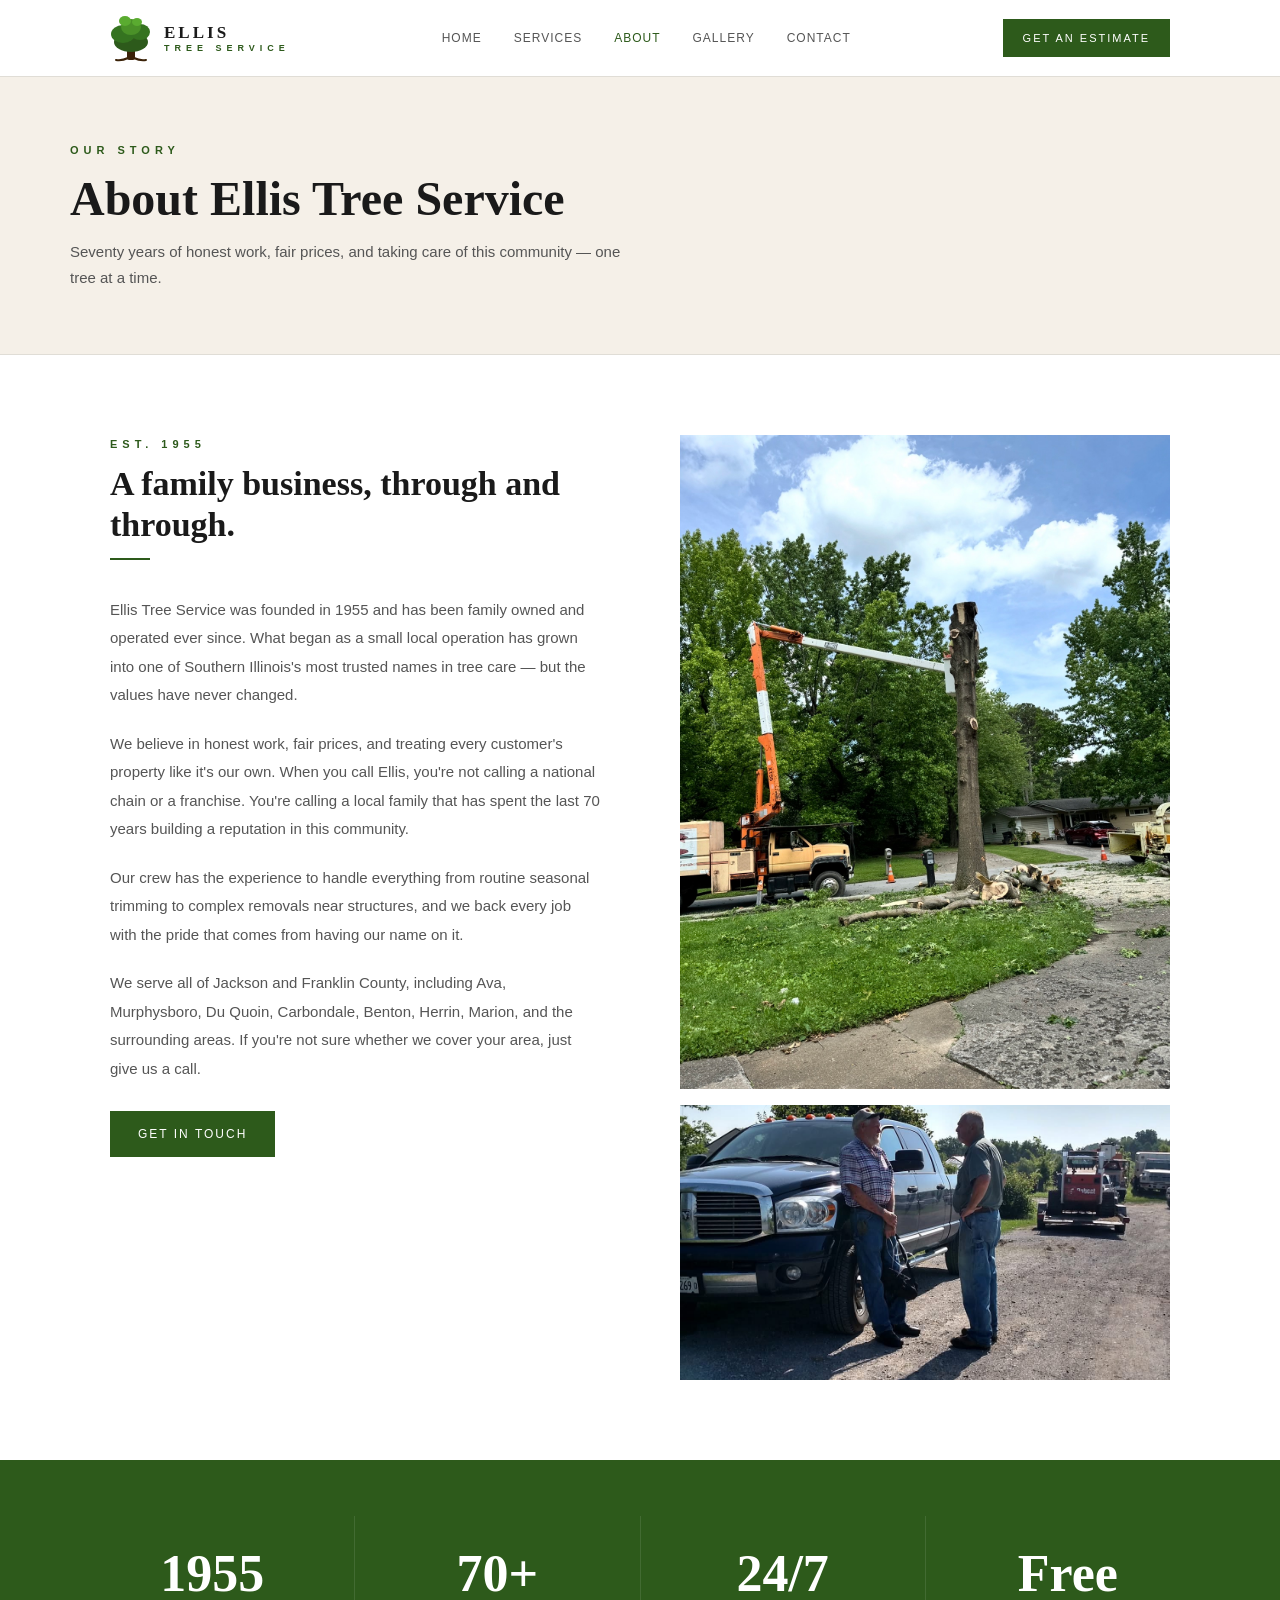
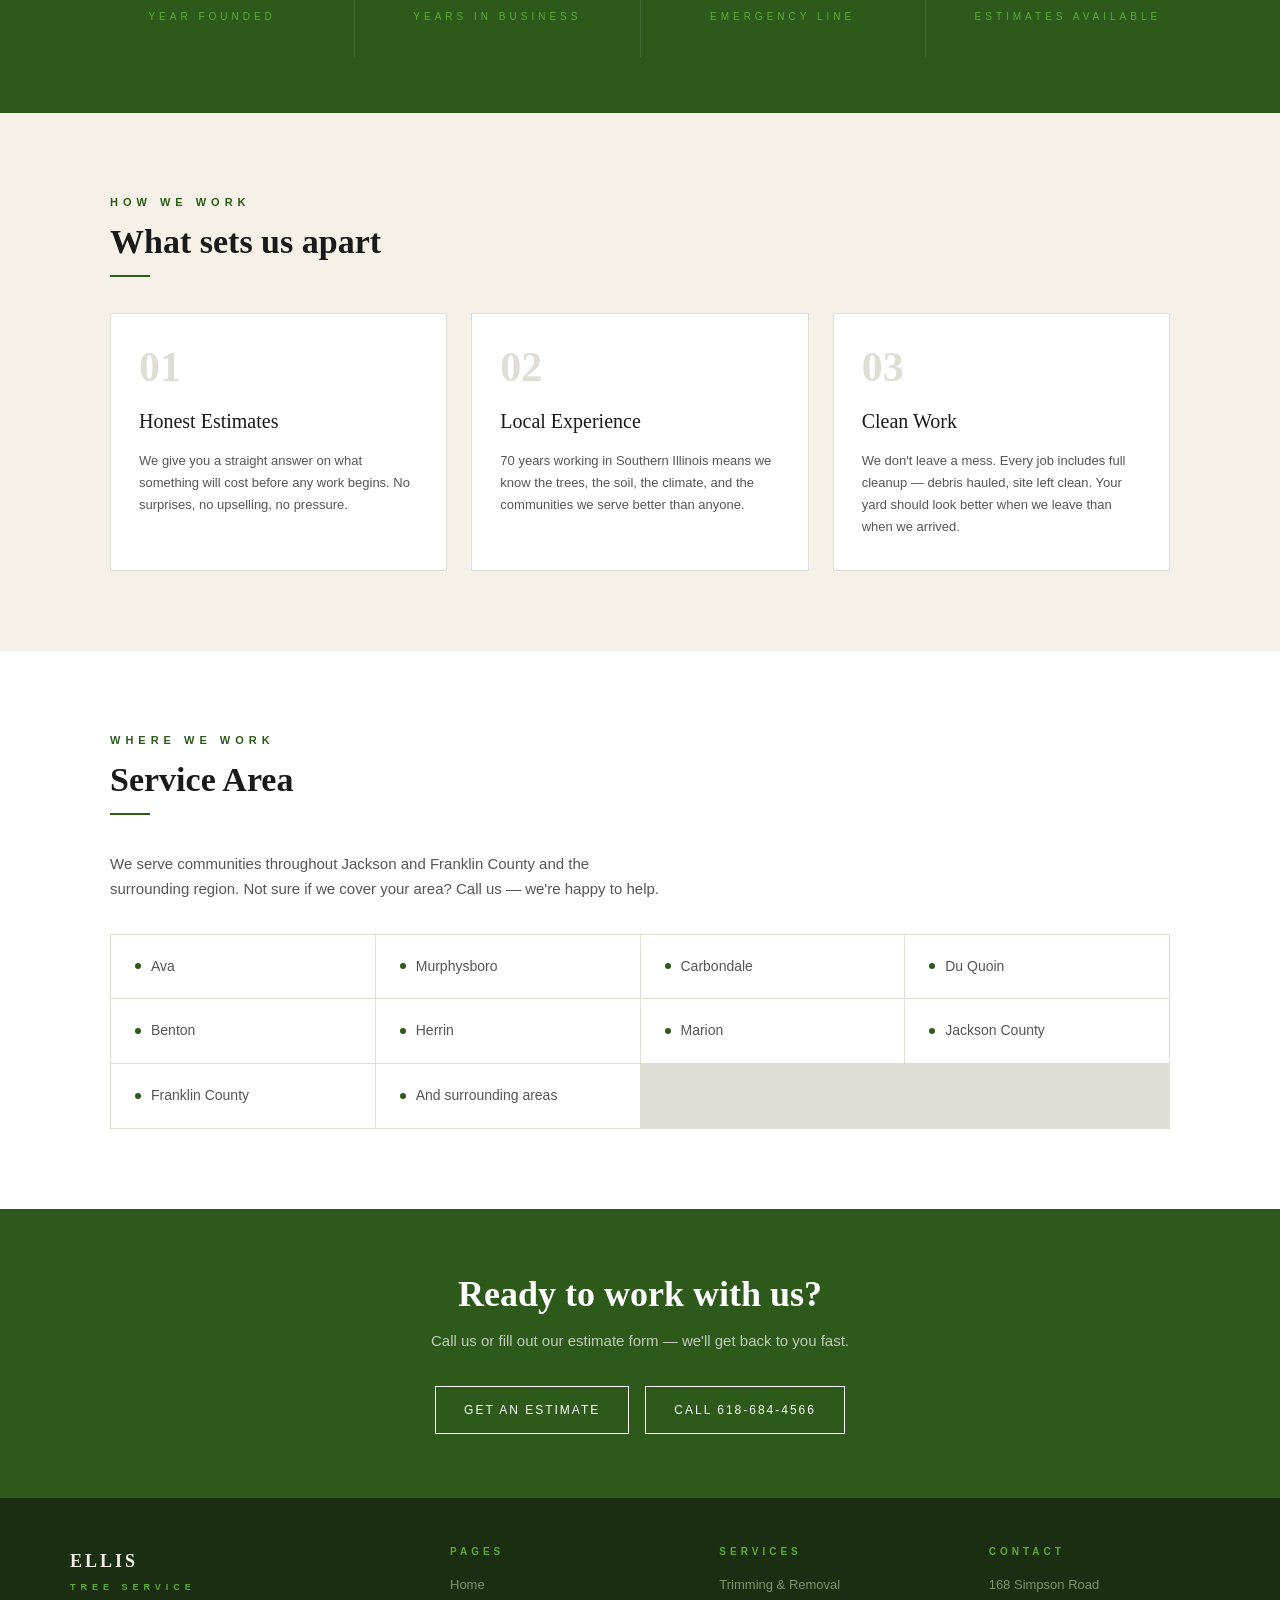
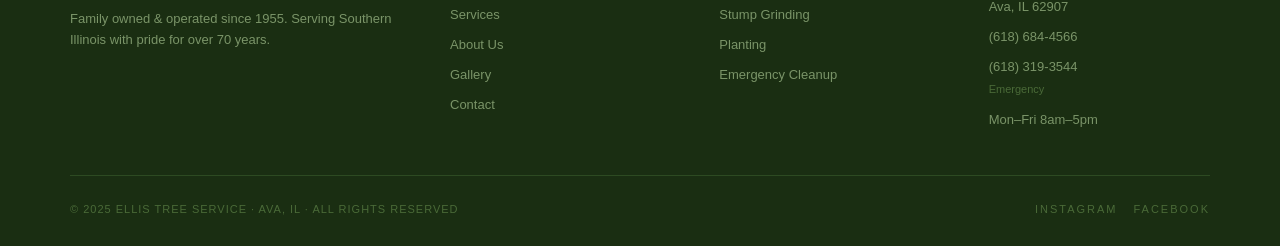
==== about.html @ cb730493 "Add files via upload" ====
<!DOCTYPE html>
<html lang="en">
<head>
  <meta charset="UTF-8"/>
  <link rel="icon" type="image/x-icon" href="favicon.ico">
  <link rel="apple-touch-icon" href="favicon.ico">
  <meta name="viewport" content="width=device-width, initial-scale=1.0"/>
  <meta name="description" content="Discover Ellis Tree Service — 70 years of family-owned tree care in Southern Illinois. Serving Ava, Murphysboro, Carbondale and beyond since 1955."/>
  <title>About Us | Ellis Tree Service</title>
  <link rel="stylesheet" href="css/style.css"/>
  <style>
    .about-story {
      padding: 80px 0;
    }
    .about-story-inner {
      max-width: 1140px;
      margin: 0 auto;
      padding: 0 40px;
      display: grid;
      grid-template-columns: 1fr 1fr;
      gap: 80px;
      align-items: start;
    }
    .about-story p { font-size: 15px; color: var(--gray); line-height: 1.9; margin-bottom: 20px; }
    .about-photo-main { width: 100%; aspect-ratio: 3/4; }
    .about-photo-secondary { width: 100%; aspect-ratio: 16/9; margin-top: 16px; }

    .stats-bar {
      background: var(--green-dark);
      padding: 56px 40px;
    }
    .stats-bar-inner {
      max-width: 1140px;
      margin: 0 auto;
      display: grid;
      grid-template-columns: repeat(4, 1fr);
      gap: 1px;
      background: rgba(255,255,255,0.1);
    }
    .stat-block {
      background: var(--green-dark);
      padding: 32px 24px;
      text-align: center;
    }
    .stat-block-num {
      font-family: Georgia, serif;
      font-size: 52px;
      font-weight: 700;
      color: #fff;
      line-height: 1;
    }
    .stat-block-label {
      font-size: 10px;
      color: var(--green-light);
      letter-spacing: 4px;
      text-transform: uppercase;
      margin-top: 8px;
    }

    .values { padding: 80px 0; background: var(--cream); }
    .values-inner { max-width: 1140px; margin: 0 auto; padding: 0 40px; }
    .values-grid {
      display: grid;
      grid-template-columns: repeat(3, 1fr);
      gap: 24px;
    }
    .value-card {
      background: #fff;
      border: 1px solid var(--border);
      padding: 32px 28px;
    }
    .value-num {
      font-family: Georgia, serif;
      font-size: 42px;
      font-weight: 700;
      color: var(--border);
      line-height: 1;
      margin-bottom: 16px;
    }
    .value-title { font-family: Georgia, serif; font-size: 20px; margin-bottom: 12px; }
    .value-desc { font-size: 13px; color: var(--gray); line-height: 1.7; }

    .service-area { padding: 80px 0; }
    .service-area-inner { max-width: 1140px; margin: 0 auto; padding: 0 40px; }
    .area-grid {
      display: grid;
      grid-template-columns: repeat(4, 1fr);
      gap: 1px;
      background: var(--border);
      border: 1px solid var(--border);
    }
    .area-cell {
      background: #fff;
      padding: 20px 24px;
      font-size: 14px;
      color: var(--gray);
      display: flex;
      align-items: center;
      gap: 10px;
    }
    .area-dot { width: 6px; height: 6px; background: var(--green-dark); border-radius: 50%; flex-shrink: 0; }

    @media (max-width: 900px) {
      .about-story-inner { grid-template-columns: 1fr; gap: 40px; }
      .stats-bar-inner { grid-template-columns: 1fr 1fr; }
      .values-grid { grid-template-columns: 1fr; }
      .area-grid { grid-template-columns: 1fr 1fr; }
    }
  </style>
</head>
<body>

<nav class="nav">
  <div class="nav-inner">
    <a href="index.html" class="nav-logo">
      <svg viewBox="0 0 42 48" xmlns="http://www.w3.org/2000/svg">
        <path d="M18 44 Q12 47 6 46 M24 44 Q30 47 36 46" stroke="#3b2208" stroke-width="2" fill="none" stroke-linecap="round"/>
        <rect x="17" y="32" width="8" height="14" rx="2" fill="#3b2208"/>
        <ellipse cx="21" cy="28" rx="17" ry="10" fill="#2d5a1b"/>
        <ellipse cx="13" cy="20" rx="12" ry="9" fill="#357320"/>
        <ellipse cx="30" cy="18" rx="10" ry="8" fill="#357320"/>
        <ellipse cx="21" cy="13" rx="10" ry="8" fill="#4a9128"/>
        <ellipse cx="15" cy="7" rx="6" ry="5" fill="#5aab30"/>
        <ellipse cx="27" cy="8" rx="5" ry="4" fill="#5aab30"/>
      </svg>
      <div class="nav-brand">ELLIS<span>TREE SERVICE</span></div>
    </a>
    <div class="nav-links">
      <a href="index.html">Home</a>
      <a href="services.html">Services</a>
      <a href="about.html" class="active">About</a>
      <a href="gallery.html">Gallery</a>
      <a href="contact.html">Contact</a>
    </div>
    <a href="contact.html" class="nav-cta">Get an Estimate</a>
    <div class="nav-hamburger"><span></span><span></span><span></span></div>
  </div>
</nav>

<div class="page-hero">
  <div class="page-hero-inner">
    <div class="section-label">Our Story</div>
    <h1>About Ellis Tree Service</h1>
    <p>Seventy years of honest work, fair prices, and taking care of this community — one tree at a time.</p>
  </div>
</div>

<!-- STORY -->
<section class="about-story">
  <div class="about-story-inner">
    <div>
      <div class="section-label">Est. 1955</div>
      <h2 class="section-h2">A family business, through and through.</h2>
      <div class="section-rule"></div>
      <p>Ellis Tree Service was founded in 1955 and has been family owned and operated ever since. What began as a small local operation has grown into one of Southern Illinois's most trusted names in tree care — but the values have never changed.</p>
      <p>We believe in honest work, fair prices, and treating every customer's property like it's our own. When you call Ellis, you're not calling a national chain or a franchise. You're calling a local family that has spent the last 70 years building a reputation in this community.</p>
      <p>Our crew has the experience to handle everything from routine seasonal trimming to complex removals near structures, and we back every job with the pride that comes from having our name on it.</p>
      <p>We serve all of Jackson and Franklin County, including Ava, Murphysboro, Du Quoin, Carbondale, Benton, Herrin, Marion, and the surrounding areas. If you're not sure whether we cover your area, just give us a call.</p>
      <a href="contact.html" class="btn btn-primary" style="margin-top:8px;">Get in Touch</a>
    </div>
    <div>
      <img src="IMG_1282.jpeg" alt="Ellis Tree Service team" style="width:100%;aspect-ratio:3/4;object-fit:cover;display:block;">
      <img src="IMG_1275.jpeg" alt="Ellis Tree Service equipment and job site" style="width:100%;aspect-ratio:16/9;object-fit:cover;display:block;margin-top:16px;">
    </div>
  </div>
</section>

<!-- STATS BAR -->
<section class="stats-bar">
  <div class="stats-bar-inner">
    <div class="stat-block"><div class="stat-block-num">1955</div><div class="stat-block-label">Year Founded</div></div>
    <div class="stat-block"><div class="stat-block-num">70+</div><div class="stat-block-label">Years in Business</div></div>
    <div class="stat-block"><div class="stat-block-num">24/7</div><div class="stat-block-label">Emergency Line</div></div>
    <div class="stat-block"><div class="stat-block-num">Free</div><div class="stat-block-label">Estimates Available</div></div>
  </div>
</section>

<!-- VALUES -->
<section class="values">
  <div class="values-inner">
    <div class="section-label">How We Work</div>
    <h2 class="section-h2">What sets us apart</h2>
    <div class="section-rule"></div>
    <div class="values-grid">
      <div class="value-card">
        <div class="value-num">01</div>
        <div class="value-title">Honest Estimates</div>
        <p class="value-desc">We give you a straight answer on what something will cost before any work begins. No surprises, no upselling, no pressure.</p>
      </div>
      <div class="value-card">
        <div class="value-num">02</div>
        <div class="value-title">Local Experience</div>
        <p class="value-desc">70 years working in Southern Illinois means we know the trees, the soil, the climate, and the communities we serve better than anyone.</p>
      </div>
      <div class="value-card">
        <div class="value-num">03</div>
        <div class="value-title">Clean Work</div>
        <p class="value-desc">We don't leave a mess. Every job includes full cleanup — debris hauled, site left clean. Your yard should look better when we leave than when we arrived.</p>
      </div>
    </div>
  </div>
</section>

<!-- SERVICE AREA -->
<section class="service-area">
  <div class="service-area-inner">
    <div class="section-label">Where We Work</div>
    <h2 class="section-h2">Service Area</h2>
    <div class="section-rule"></div>
    <p style="font-size:15px;color:var(--gray);margin-bottom:32px;max-width:560px;">We serve communities throughout Jackson and Franklin County and the surrounding region. Not sure if we cover your area? Call us — we're happy to help.</p>
    <div class="area-grid">
      <div class="area-cell"><div class="area-dot"></div>Ava</div>
      <div class="area-cell"><div class="area-dot"></div>Murphysboro</div>
      <div class="area-cell"><div class="area-dot"></div>Carbondale</div>
      <div class="area-cell"><div class="area-dot"></div>Du Quoin</div>
      <div class="area-cell"><div class="area-dot"></div>Benton</div>
      <div class="area-cell"><div class="area-dot"></div>Herrin</div>
      <div class="area-cell"><div class="area-dot"></div>Marion</div>
      <div class="area-cell"><div class="area-dot"></div>Jackson County</div>
      <div class="area-cell"><div class="area-dot"></div>Franklin County</div>
      <div class="area-cell"><div class="area-dot"></div>And surrounding areas</div>
    </div>
  </div>
</section>

<!-- CTA -->
<section style="background:var(--green-dark);padding:64px 40px;text-align:center;">
  <h2 style="font-size:36px;color:#fff;margin-bottom:12px;">Ready to work with us?</h2>
  <p style="font-size:15px;color:rgba(255,255,255,0.7);margin-bottom:32px;">Call us or fill out our estimate form — we'll get back to you fast.</p>
  <div style="display:flex;gap:16px;justify-content:center;flex-wrap:wrap;">
    <a href="contact.html" class="btn btn-outline-white">Get an Estimate</a>
    <a href="tel:6186844566" class="btn btn-outline-white">Call 618-684-4566</a>
  </div>
</section>

<footer>
  <div class="footer-inner">
    <div class="footer-top">
      <div><div class="footer-brand">ELLIS<span>TREE SERVICE</span></div><p class="footer-tagline">Family owned &amp; operated since 1955. Serving Southern Illinois with pride for over 70 years.</p></div>
      <div class="footer-col"><h4>Pages</h4><a href="index.html">Home</a><a href="services.html">Services</a><a href="about.html">About Us</a><a href="gallery.html">Gallery</a><a href="contact.html">Contact</a></div>
      <div class="footer-col"><h4>Services</h4><a href="services.html#trimming">Trimming &amp; Removal</a><a href="services.html#stump">Stump Grinding</a><a href="services.html#planting">Planting</a><a href="services.html#emergency">Emergency Cleanup</a></div>
      <div class="footer-col"><h4>Contact</h4><p>168 Simpson Road<br>Ava, IL 62907</p><p style="margin-top:8px;">(618) 684-4566</p><p style="margin-top:4px;">(618) 319-3544<br><span style="font-size:11px;color:#4a6a38;">Emergency</span></p><p style="margin-top:8px;">Mon–Fri 8am–5pm</p></div>
    </div>
    <div class="footer-bottom">
      <p class="footer-copy">© 2025 ELLIS TREE SERVICE · AVA, IL · ALL RIGHTS RESERVED</p>
      <div class="footer-social"><a href="http://instagram.com/ellistreeil" target="_blank">Instagram</a><a href="https://www.facebook.com/share/1ASiptUKjM/" target="_blank">Facebook</a></div>
    </div>
  </div>
</footer>
<script src="js/site.js"></script>
</body>
</html>
---- css/style.css ----
/* =====================================================
   ELLIS TREE SERVICE — Main Stylesheet
   Colors:
     --green-dark:   #2d5a1b
     --green-mid:    #357320
     --green-light:  #5aab30
     --brown:        #3b2208
     --cream:        #f5f0e8
     --black:        #1a1a1a
     --gray:         #555555
     --footer-dark:  #1a2e12
===================================================== */

*, *::before, *::after { box-sizing: border-box; margin: 0; padding: 0; }

:root {
  --green-dark: #2d5a1b;
  --green-mid: #357320;
  --green-light: #5aab30;
  --brown: #3b2208;
  --cream: #f5f0e8;
  --black: #1a1a1a;
  --gray: #555;
  --gray-light: #888;
  --border: #e0ddd6;
  --footer-dark: #1a2e12;
}

html { scroll-behavior: smooth; }

body {
  font-family: Arial, Helvetica, sans-serif;
  color: var(--black);
  background: #fff;
  font-size: 16px;
  line-height: 1.7;
}

h1, h2, h3, h4 {
  font-family: Georgia, serif;
  font-weight: 700;
  line-height: 1.2;
}

a { color: inherit; text-decoration: none; }
img { max-width: 100%; display: block; }

/* ── UTILITIES ─────────────────────────────────── */
.container { max-width: 1140px; margin: 0 auto; padding: 0 40px; }
.section-label {
  font-family: Arial, sans-serif;
  font-size: 11px;
  color: var(--green-dark);
  letter-spacing: 5px;
  font-weight: 700;
  text-transform: uppercase;
  margin-bottom: 10px;
}
.section-rule { width: 40px; height: 2px; background: var(--green-dark); margin: 12px 0 36px; }
.section-h2 { font-size: 34px; color: var(--black); }
.btn {
  display: inline-block;
  font-family: Arial, sans-serif;
  font-size: 12px;
  letter-spacing: 2px;
  text-transform: uppercase;
  padding: 13px 28px;
  border: none;
  cursor: pointer;
  transition: background 0.2s, color 0.2s;
}
.btn-primary { background: var(--green-dark); color: #fff; }
.btn-primary:hover { background: var(--green-mid); }
.btn-outline { background: transparent; color: var(--black); border: 1.5px solid var(--black); }
.btn-outline:hover { background: var(--black); color: #fff; }
.btn-outline-white { background: transparent; color: #fff; border: 1.5px solid #fff; }
.btn-outline-white:hover { background: #fff; color: var(--green-dark); }

/* photo placeholder */
.photo-placeholder {
  background: #e8e4dc;
  display: flex;
  flex-direction: column;
  align-items: center;
  justify-content: center;
  gap: 10px;
  color: #a09890;
  font-family: Arial, sans-serif;
  font-size: 12px;
  letter-spacing: 2px;
  text-transform: uppercase;
}
.photo-placeholder svg { opacity: 0.4; }

/* ── NAV ───────────────────────────────────────── */
.nav {
  position: sticky;
  top: 0;
  z-index: 100;
  background: #fff;
  border-bottom: 1px solid var(--border);
}
.nav-inner {
  display: flex;
  align-items: center;
  justify-content: space-between;
  padding: 14px 40px;
  max-width: 1140px;
  margin: 0 auto;
}
.nav-logo { display: flex; align-items: center; gap: 12px; }
.nav-logo svg { width: 42px; height: 48px; }
.nav-brand { font-family: Georgia, serif; font-size: 17px; font-weight: 700; letter-spacing: 3px; line-height: 1; }
.nav-brand span { display: block; font-family: Arial, sans-serif; font-size: 9px; color: var(--green-dark); letter-spacing: 5px; font-weight: 700; margin-top: 3px; }
.nav-links { display: flex; gap: 32px; }
.nav-links a { font-size: 12px; color: var(--gray); letter-spacing: 1px; text-transform: uppercase; transition: color 0.2s; }
.nav-links a:hover, .nav-links a.active { color: var(--green-dark); }
.nav-cta {
  font-family: Arial, sans-serif;
  font-size: 11px;
  letter-spacing: 2px;
  text-transform: uppercase;
  background: var(--green-dark);
  color: #fff;
  padding: 10px 20px;
  border: none;
  cursor: pointer;
  transition: background 0.2s;
}
.nav-cta:hover { background: var(--green-mid); }
.nav-hamburger { display: none; cursor: pointer; flex-direction: column; gap: 5px; }
.nav-hamburger span { display: block; width: 24px; height: 2px; background: var(--black); transition: all 0.3s; }

/* ── TRUST BAR ─────────────────────────────────── */
.trust-bar {
  background: var(--green-dark);
  padding: 14px 40px;
}
.trust-bar-inner {
  max-width: 1140px;
  margin: 0 auto;
  display: flex;
  gap: 32px;
  align-items: center;
  justify-content: center;
  flex-wrap: wrap;
}
.trust-item {
  font-size: 11px;
  color: #fff;
  letter-spacing: 3px;
  text-transform: uppercase;
  display: flex;
  align-items: center;
  gap: 8px;
  opacity: 0.9;
}
.trust-dot { width: 5px; height: 5px; background: var(--green-light); border-radius: 50%; flex-shrink: 0; }

/* ── FOOTER ────────────────────────────────────── */
footer {
  background: var(--footer-dark);
  padding: 48px 40px 28px;
}
.footer-inner {
  max-width: 1140px;
  margin: 0 auto;
}
.footer-top {
  display: grid;
  grid-template-columns: 1.5fr 1fr 1fr 1fr;
  gap: 48px;
  padding-bottom: 36px;
  border-bottom: 1px solid #2d4a22;
}
.footer-brand { font-family: Georgia, serif; font-size: 18px; font-weight: 700; color: #f5f0e8; letter-spacing: 3px; }
.footer-brand span { display: block; font-family: Arial, sans-serif; font-size: 9px; color: var(--green-light); letter-spacing: 5px; margin-top: 3px; margin-bottom: 14px; }
.footer-tagline { font-size: 13px; color: #7a9468; line-height: 1.6; }
.footer-col h4 { font-family: Arial, sans-serif; font-size: 10px; color: var(--green-light); letter-spacing: 4px; text-transform: uppercase; margin-bottom: 16px; font-weight: 700; }
.footer-col a, .footer-col p { display: block; font-size: 13px; color: #7a9468; margin-bottom: 8px; transition: color 0.2s; }
.footer-col a:hover { color: #f5f0e8; }
.footer-bottom {
  display: flex;
  justify-content: space-between;
  align-items: center;
  padding-top: 24px;
  flex-wrap: wrap;
  gap: 12px;
}
.footer-copy { font-size: 11px; color: #4a6a38; letter-spacing: 1px; }
.footer-social { display: flex; gap: 16px; }
.footer-social a { font-size: 11px; color: #4a6a38; letter-spacing: 2px; text-transform: uppercase; transition: color 0.2s; }
.footer-social a:hover { color: var(--green-light); }

/* ── PAGE HERO (inner pages) ───────────────────── */
.page-hero {
  background: var(--cream);
  padding: 64px 40px;
  border-bottom: 1px solid var(--border);
}
.page-hero-inner { max-width: 1140px; margin: 0 auto; }
.page-hero h1 { font-size: 48px; color: var(--black); margin-bottom: 12px; }
.page-hero p { font-size: 15px; color: var(--gray); max-width: 560px; }

/* ── MOBILE ────────────────────────────────────── */
@media (max-width: 768px) {
  .nav-links, .nav-cta { display: none; }
  .nav-hamburger { display: flex; }
  .nav-links.open {
    display: flex;
    flex-direction: column;
    position: absolute;
    top: 70px;
    left: 0; right: 0;
    background: #fff;
    padding: 20px 40px;
    border-bottom: 1px solid var(--border);
    gap: 16px;
  }
  .container { padding: 0 20px; }
  .footer-top { grid-template-columns: 1fr 1fr; gap: 32px; }
  .trust-bar { padding: 14px 20px; }
  .trust-bar-inner { gap: 16px; justify-content: flex-start; }
}
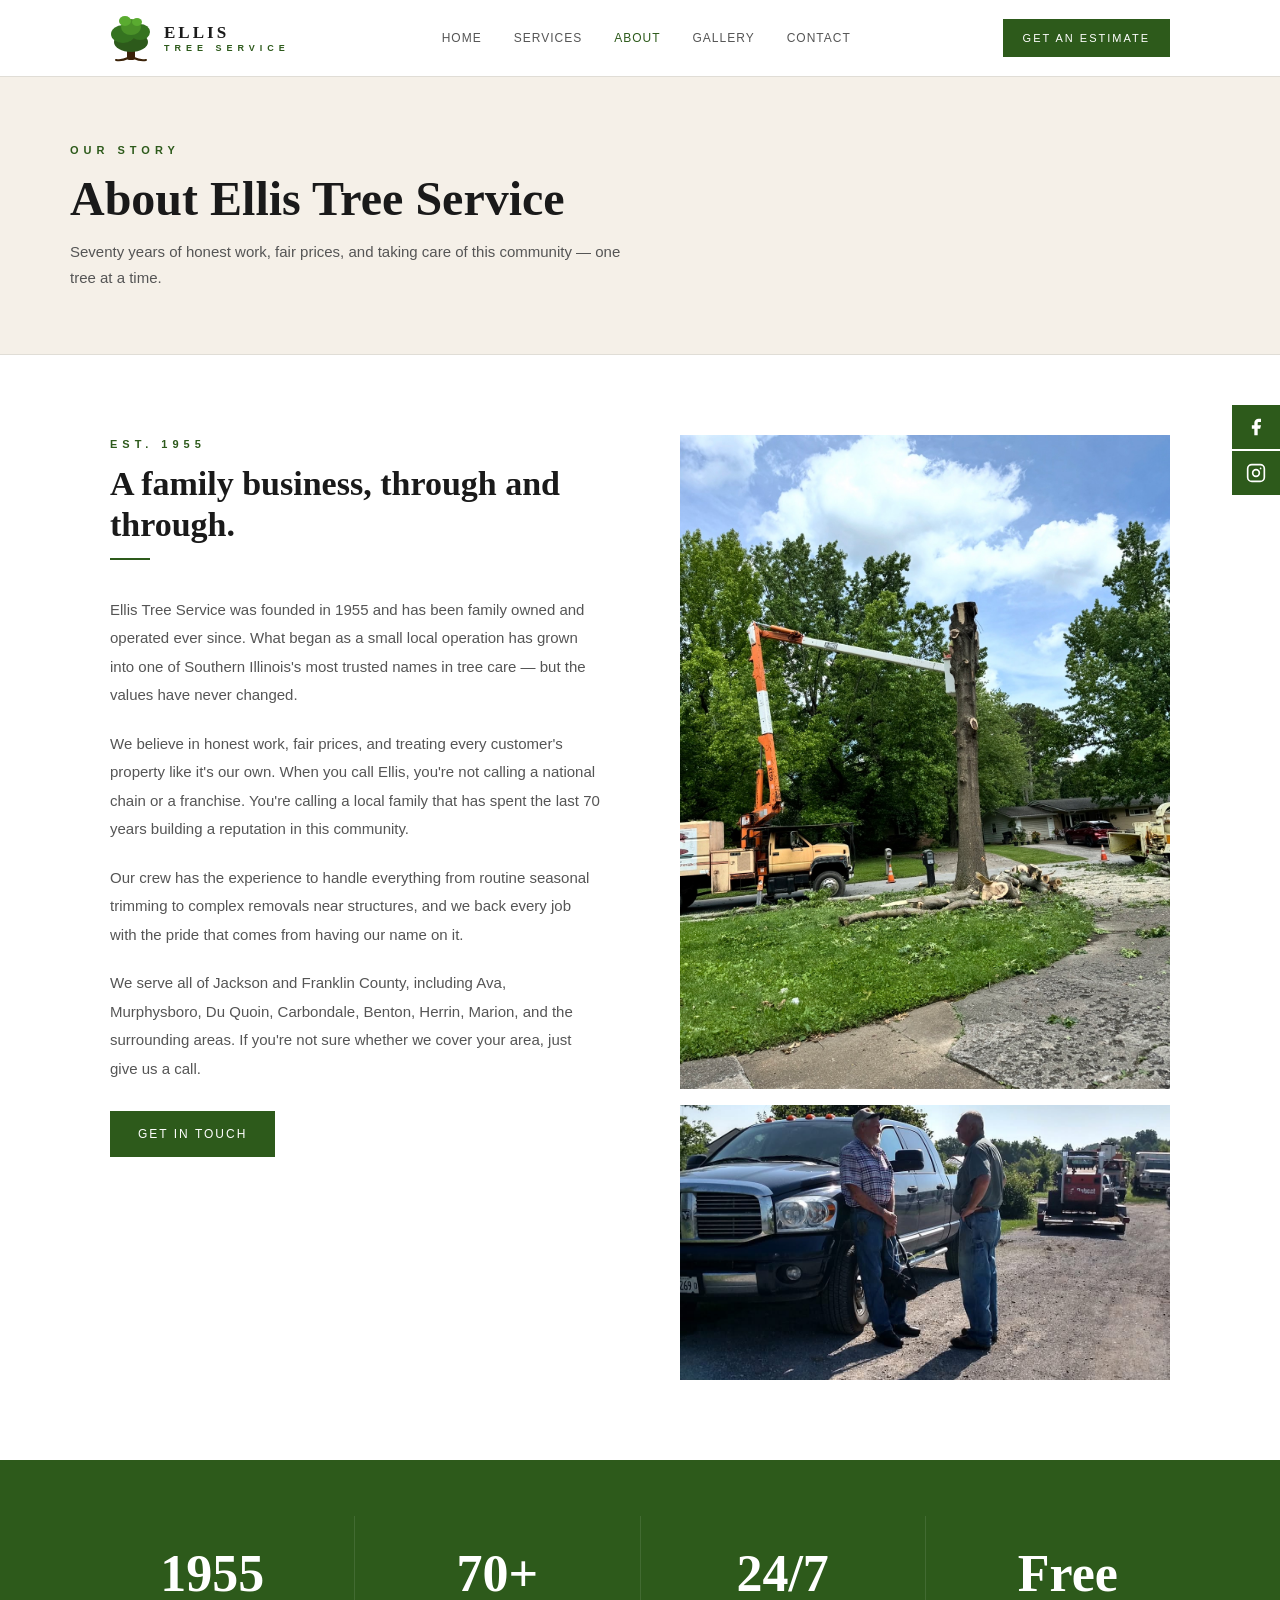
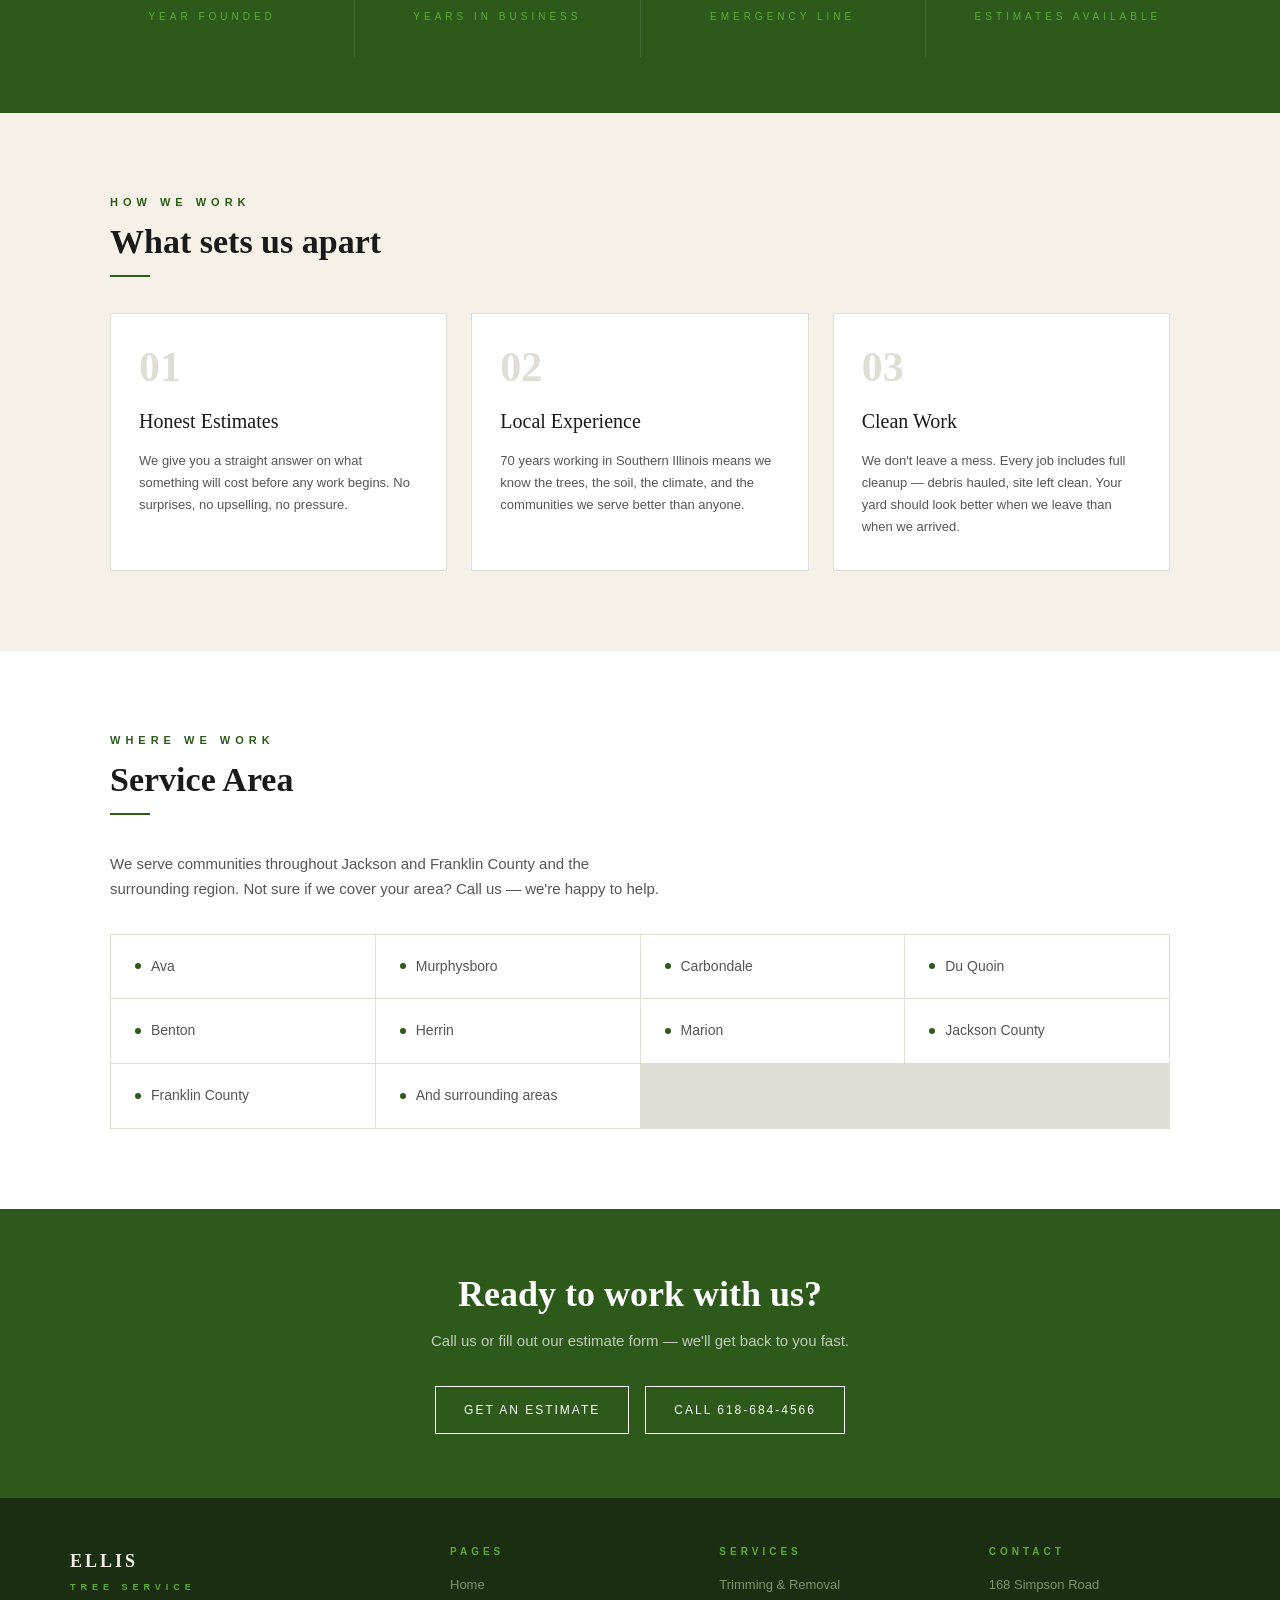
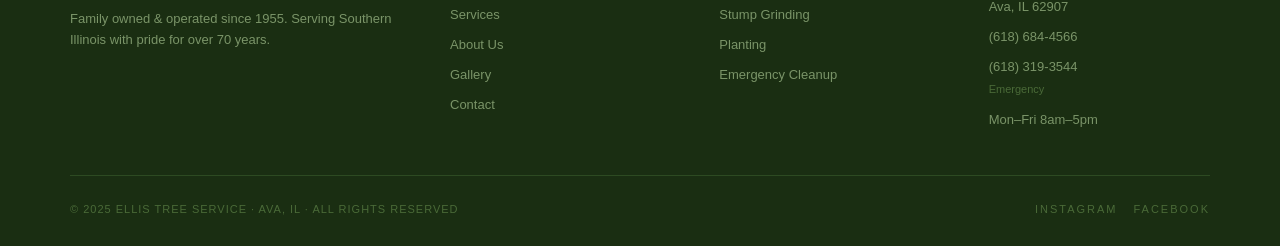
==== commit 569dece1: "Add files via upload" ====
--- a/about.html
+++ b/about.html
@@ -248,5 +248,14 @@
   </div>
 </footer>
 <script src="js/site.js"></script>
+
+<div style="position:fixed;right:0;top:50%;transform:translateY(-50%);z-index:999;display:flex;flex-direction:column;gap:2px;">
+  <a href="https://www.facebook.com/share/1ASiptUKjM/" target="_blank" style="background:#2d5a1b;color:#fff;padding:12px 14px;display:flex;align-items:center;justify-content:center;text-decoration:none;" onmouseover="this.style.background='#357320'" onmouseout="this.style.background='#2d5a1b'">
+    <svg width="20" height="20" viewBox="0 0 24 24" fill="white"><path d="M18 2h-3a5 5 0 00-5 5v3H7v4h3v8h4v-8h3l1-4h-4V7a1 1 0 011-1h3z"/></svg>
+  </a>
+  <a href="http://instagram.com/ellistreeil" target="_blank" style="background:#2d5a1b;color:#fff;padding:12px 14px;display:flex;align-items:center;justify-content:center;text-decoration:none;" onmouseover="this.style.background='#357320'" onmouseout="this.style.background='#2d5a1b'">
+    <svg width="20" height="20" viewBox="0 0 24 24" fill="none" stroke="white" stroke-width="2"><rect x="2" y="2" width="20" height="20" rx="5" ry="5"/><circle cx="12" cy="12" r="4"/><circle cx="17.5" cy="6.5" r="1" fill="white" stroke="none"/></svg>
+  </a>
+</div>
 </body>
 </html>
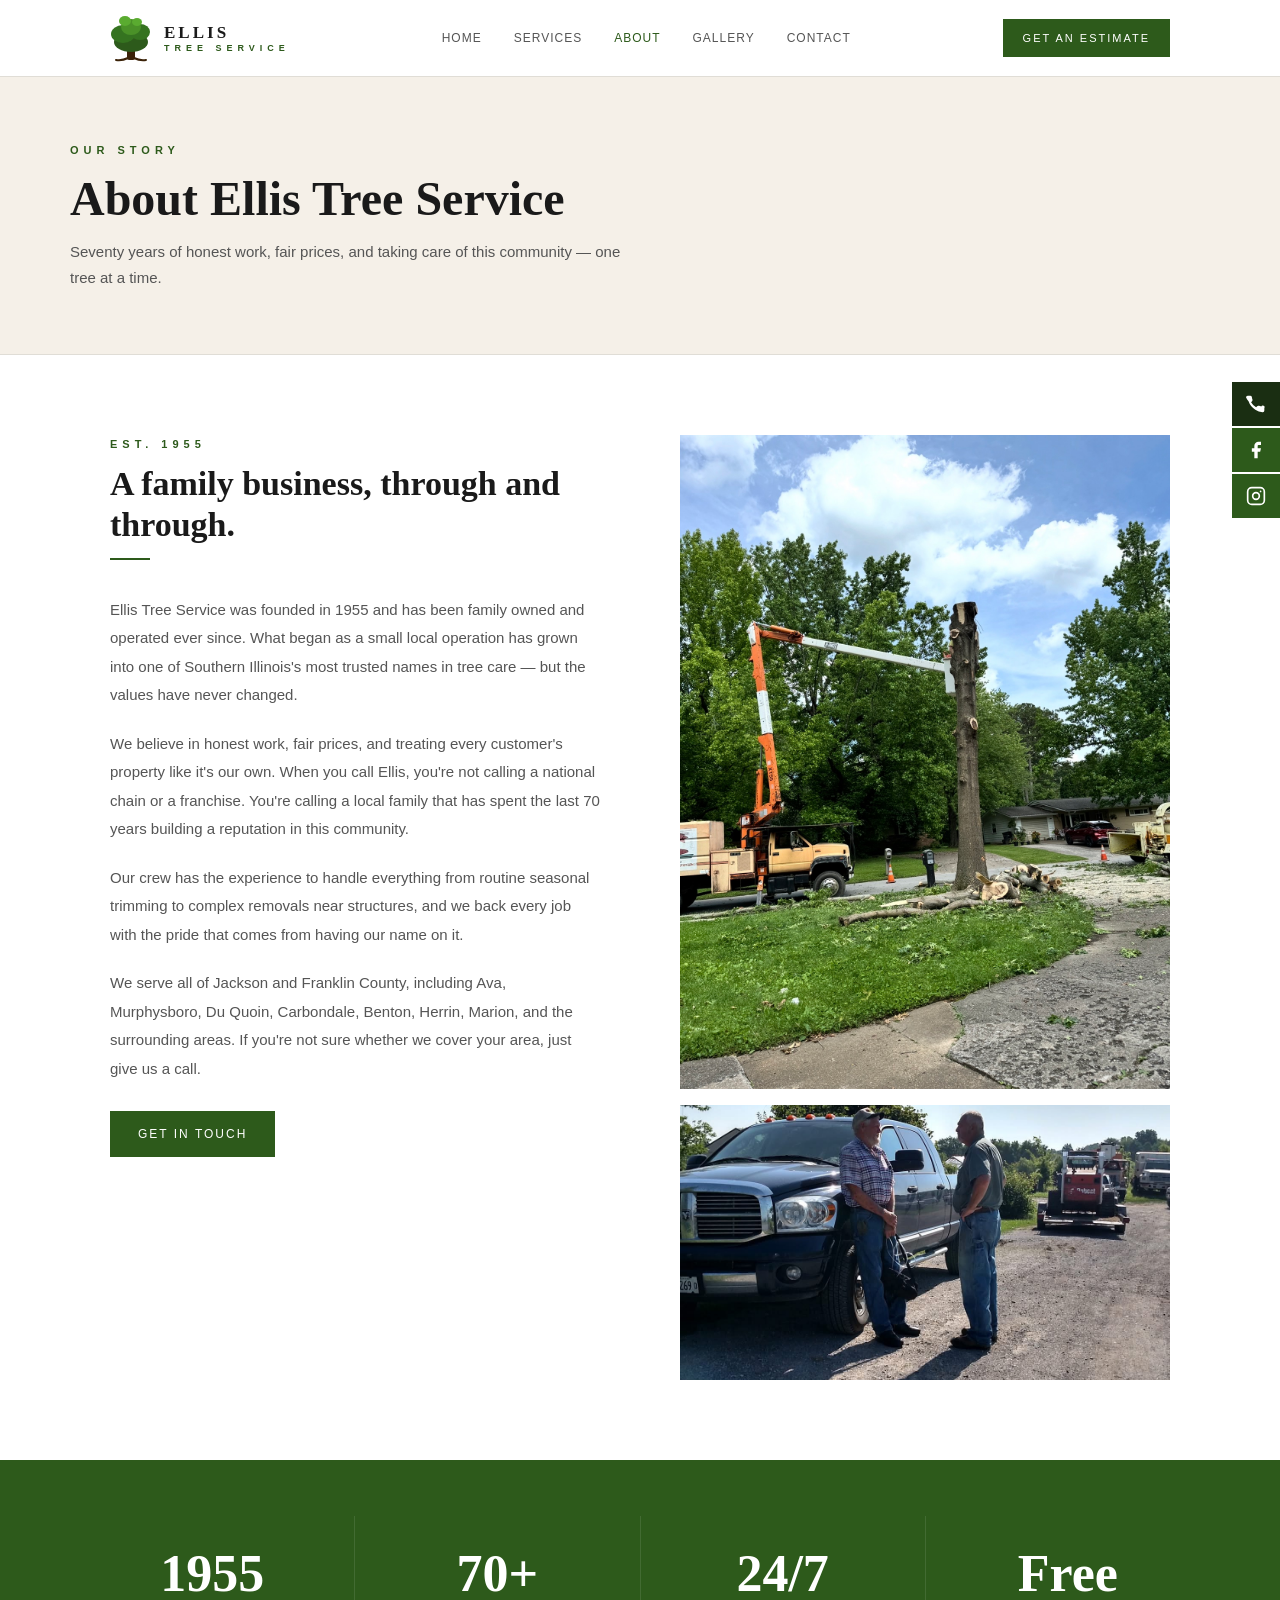
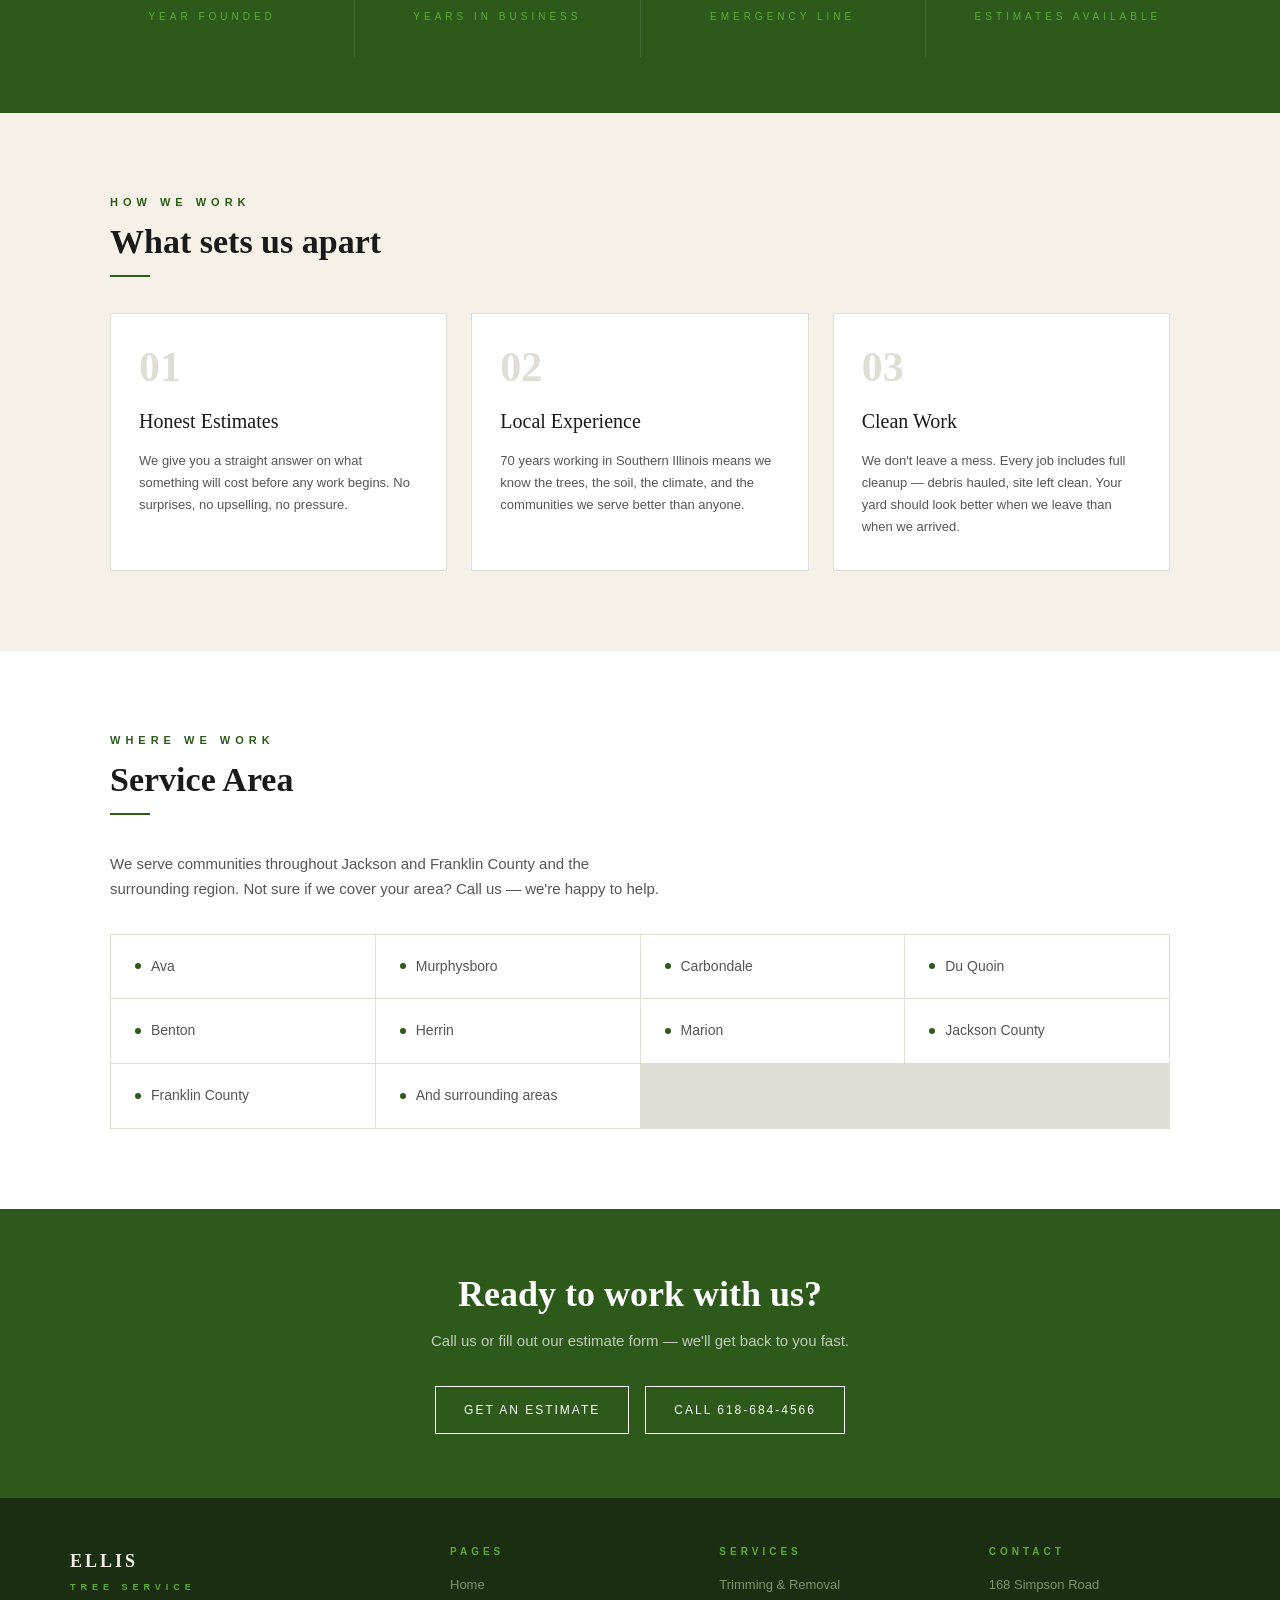
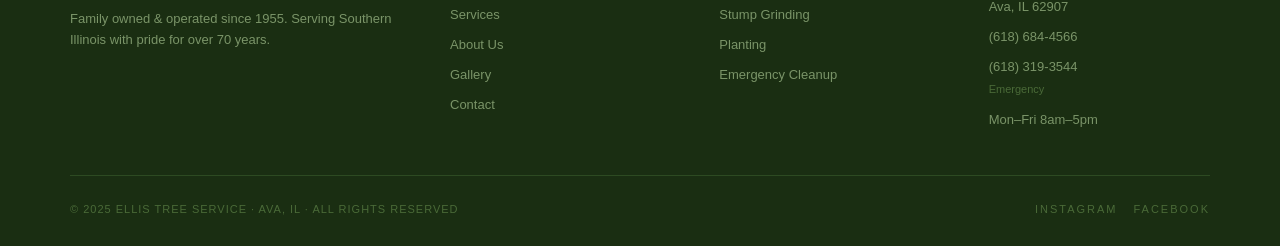
==== commit 0b813667: "Add files via upload" ====
--- a/about.html
+++ b/about.html
@@ -250,12 +250,43 @@
 <script src="js/site.js"></script>
 
 <div style="position:fixed;right:0;top:50%;transform:translateY(-50%);z-index:999;display:flex;flex-direction:column;gap:2px;">
-  <a href="https://www.facebook.com/share/1ASiptUKjM/" target="_blank" style="background:#2d5a1b;color:#fff;padding:12px 14px;display:flex;align-items:center;justify-content:center;text-decoration:none;" onmouseover="this.style.background='#357320'" onmouseout="this.style.background='#2d5a1b'">
+  <a href="tel:6186844566" style="background:#1a2e12;color:#fff;padding:12px 14px;display:flex;align-items:center;justify-content:center;text-decoration:none;" onmouseover="this.style.background='#2d5a1b'" onmouseout="this.style.background='#1a2e12'" title="Call Us">
+    <svg width="20" height="20" viewBox="0 0 24 24" fill="white" xmlns="http://www.w3.org/2000/svg"><path d="M22 16.92v3a2 2 0 01-2.18 2 19.79 19.79 0 01-8.63-3.07A19.5 19.5 0 013.07 8.63 19.79 19.79 0 01.08 4.12 2 2 0 012 2h3a2 2 0 012 1.72c.127.96.361 1.903.7 2.81a2 2 0 01-.45 2.11L6.09 9.91a16 16 0 006 6l1.27-1.27a2 2 0 012.11-.45c.907.339 1.85.573 2.81.7A2 2 0 0122 16.92z"/></svg>
+  </a>
+  <a href="https://www.facebook.com/share/1ASiptUKjM/" target="_blank" style="background:#2d5a1b;color:#fff;padding:12px 14px;display:flex;align-items:center;justify-content:center;text-decoration:none;" onmouseover="this.style.background='#357320'" onmouseout="this.style.background='#2d5a1b'" title="Facebook">
     <svg width="20" height="20" viewBox="0 0 24 24" fill="white"><path d="M18 2h-3a5 5 0 00-5 5v3H7v4h3v8h4v-8h3l1-4h-4V7a1 1 0 011-1h3z"/></svg>
   </a>
-  <a href="http://instagram.com/ellistreeil" target="_blank" style="background:#2d5a1b;color:#fff;padding:12px 14px;display:flex;align-items:center;justify-content:center;text-decoration:none;" onmouseover="this.style.background='#357320'" onmouseout="this.style.background='#2d5a1b'">
+  <a href="http://instagram.com/ellistreeil" target="_blank" style="background:#2d5a1b;color:#fff;padding:12px 14px;display:flex;align-items:center;justify-content:center;text-decoration:none;" onmouseover="this.style.background='#357320'" onmouseout="this.style.background='#2d5a1b'" title="Instagram">
     <svg width="20" height="20" viewBox="0 0 24 24" fill="none" stroke="white" stroke-width="2"><rect x="2" y="2" width="20" height="20" rx="5" ry="5"/><circle cx="12" cy="12" r="4"/><circle cx="17.5" cy="6.5" r="1" fill="white" stroke="none"/></svg>
   </a>
 </div>
+
+<!-- Mobile Sticky Call Button -->
+<style>
+  .mobile-call-btn {
+    display: none;
+    position: fixed;
+    bottom: 0;
+    left: 0;
+    right: 0;
+    z-index: 1000;
+    background: #2d5a1b;
+    color: #fff;
+    text-align: center;
+    padding: 16px;
+    font-family: Arial, sans-serif;
+    font-size: 15px;
+    font-weight: 700;
+    letter-spacing: 2px;
+    text-transform: uppercase;
+    text-decoration: none;
+  }
+  .mobile-call-btn:hover { background: #357320; }
+  @media (max-width: 768px) {
+    .mobile-call-btn { display: block; }
+    body { padding-bottom: 56px; }
+  }
+</style>
+<a href="tel:6186844566" class="mobile-call-btn">📞 Call Now — (618) 684-4566</a>
 </body>
 </html>
